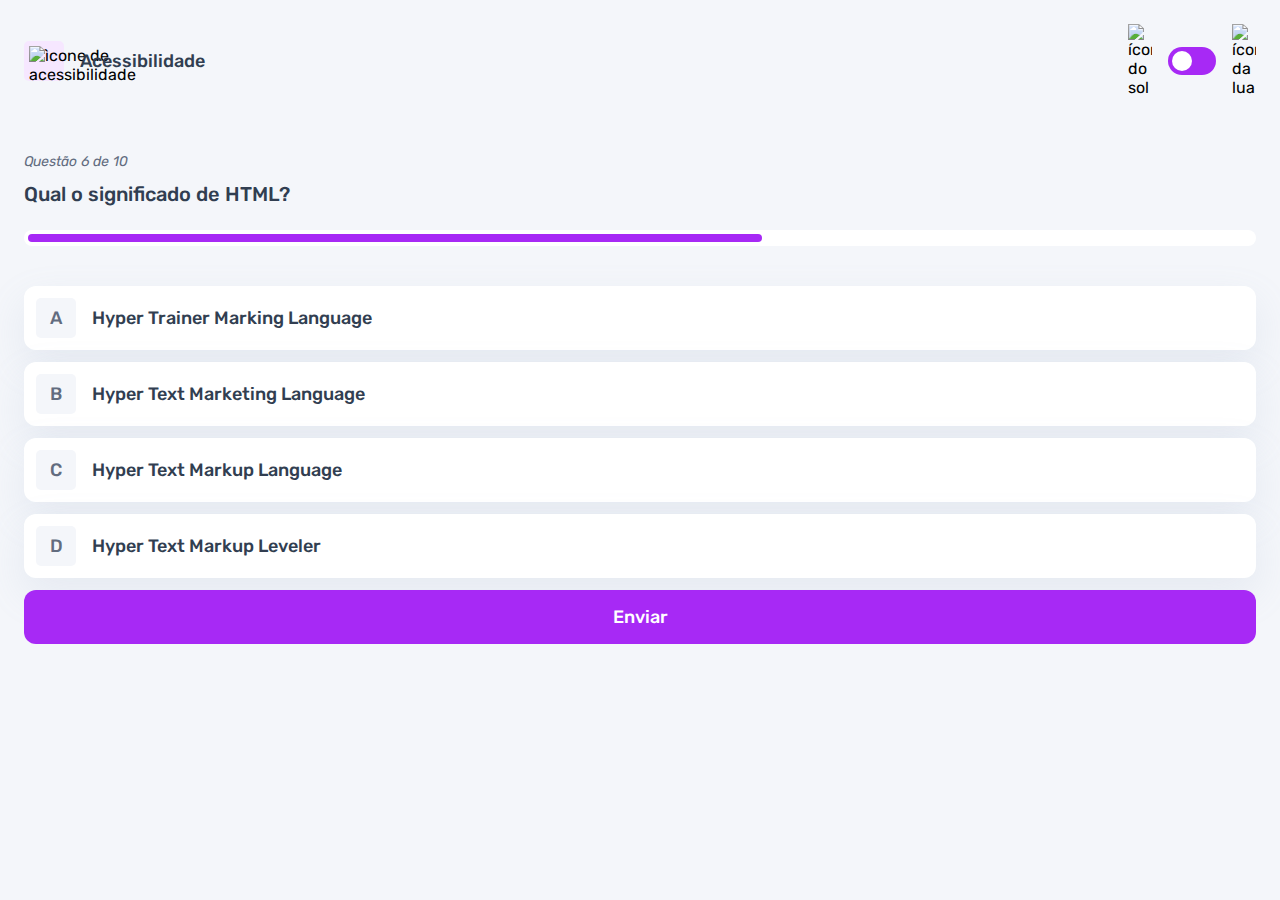
==== pages/quiz/quiz.html @ 6acb8259 "Adicionado o efeito de seleção das alternativas" ====
<!DOCTYPE html>
<html lang="en">
<head>
    <meta charset="UTF-8">
    <meta name="viewport" content="width=device-width, initial-scale=1.0">
    <link rel="preconnect" href="https://fonts.googleapis.com">
    <link rel="preconnect" href="https://fonts.gstatic.com" crossorigin>
    <link href="https://fonts.googleapis.com/css2?family=Rubik:ital,wght@0,300..900;1,300..900&display=swap" rel="stylesheet">
    <link rel="stylesheet" href="quiz.css">
    <title>Quiz App</title>
</head>
<body>
    <header>
        <div class="assunto">
            <div class="assunto_icone">
                <img src="../../assets/images/icon-accessibility.svg" alt="ìcone de acessibilidade">
            </div>
            <h1>Acessibilidade</h1> 
        </div>

        <div class="tema">
            <img src="../../assets/images/icon-sun-dark.svg" alt="ícone do sol">
            <button>
                <div></div>
            </button>
            <img src="../../assets/images/icon-moon-dark.svg" alt="ícone da lua">
        </div>
    </header>

    <main>
        <section class="pergunta">
            <p>Questão 6 de 10</p>

            <h2>Qual o significado de HTML?</h2>

           <div class="barra_progresso">
            <div></div>
           </div>
        </section>

        <section class="alternativas">
            <form action="">
               <label for="alternativa_a">
                <input type="radio" id="alternativa_a" name="alternativa">
                <div>
                    <span>A</span>
                    Hyper Trainer Marking Language
                </div>
               </label> 

               <label for="alternativa_b">
                <input type="radio" id="alternativa_b" name="alternativa">
                <div>
                    <span>B</span>
                    Hyper Text Marketing Language
                </div>
               </label> 

               
               <label for="alternativa_c">
                <input type="radio" id="alternativa_c" name="alternativa">
                <div>
                    <span>C</span>
                    Hyper Text Markup Language
                </div>
               </label> 

               <label for="alternativa_d">
                <input type="radio" id="alternativa_d" name="alternativa">
                <div>
                    <span>D</span>
                    Hyper Text Markup Leveler
                </div>
               </label> 

               
            </form>

            <button>Enviar</button>
        </section>

    </main>
</body>
</html>
---- pages/quiz/quiz.css ----
*{
    margin: 0;
    padding: 0;
    box-sizing: border-box;
    font-family: "Rubik", sans-serif; 
    -webkit-font-smoothing: antialiased;
}
:root{
    --bg-color:#f4f6fa;
    --purple:#a729f5;
    --primary-text-color: #313e51;
    --secondary-text-color:#626c7f;
    --button-bg:#fff;
    --white:#fff;
    --shadow: 0px 16px 40px 0px rgba(143,160,193,0.14); 
    --green:#26d782;
    --red:#ee5454;
    --bg-html:#fff1e9;
    --bg-css:#e0fdef;
    --bg-javascript:#ebf0ff;
    --bg-acessibilidade:#f6e7ff;
    --bg-mobile: url(../../assets/images/pattern-background-mobile-light.svg);
    --bg-desktop:url(../../assets/images/pattern-background-desktop-light.svg);
}

body.escuro{
    --bg-color:#313e51;
    --bg-mobile: url(../../assets/images/pattern-background-mobile-dark.svg);
    --bg-desktop:url(../../assets/images/pattern-background-desktop-dark.svg);
    --primary-text-color: #fff;
    --secondary-text-color:#abc1e1;
    --button-bg:#3b4d66;
    --shadow:0px 16px 40px 0px rgba(49,62,81,0.14);

}

body{
    height: 100svh;
    background: var(--bg-mobile) var(--bg-color) ;
    background-repeat: no-repeat;
    background-size: cover;
}

header{
    display:flex;
    justify-content: space-between;
    padding: 16px 24px;
}
.assunto{
    display:flex;
    align-items: center;
    gap: 16px;
}
.assunto_icone{
    background: var(--bg-acessibilidade);
    width: 40px;
    height:40px;
    padding:5px;
    border-radius: 5px;
}

.assunto_icone img{
    width: 100%;
}
.assunto h1{
    font-size:18px;
    font-weight: 500;
    color:var(--primary-text-color)
}
.tema{
    padding: 8px 0;
    display: flex;
    align-items: center;
    gap: 8px;
}

.tema img{
    width: 16px;
}

.tema button{
    height: 20px;
    width: 32px;
    background: var(--purple);
    border: 0;
    border-radius: 999px;
    padding: 4px;
}

.tema button div{
    background: var(--white);
    width: 12px;
    height: 12px;
    border-radius: 999px;
}

main{
    padding: 32px 24px;
}

.pergunta{
    margin-bottom: 40px;
}

.pergunta p{
    font-style: italic;
    font-size: 14px;
    color: var(--secondary-text-color);
    margin-bottom: 12px;
}

.pergunta h2{
    font-size:20px;
    font-weight: 500;
    color: var(--primary-text-color);
    line-height: 24px;
    margin-bottom: 24px;
}

.barra_progresso{
    background: var(--button-bg);
    height: 16px;
    padding: 4px;
    border-radius: 999px;
}

.barra_progresso div{
    height: 100%;
    width: 60%;
    background: var(--purple);
    border-radius: 999px;
}



.alternativas form{
    display: flex;
    flex-direction: column;
    gap:12px;
    margin-bottom: 12px;
}

.alternativas label{
    display: block;
    background: var(--button-bg);
    padding: 12px;
    font-size: 18px;
    font-weight: 500;
    border-radius: 12px;
    box-shadow: var(--shadow);
    color: var(--primary-text-color);

}

.alternativas label:has(input:checked){
    outline: 3px solid var(--purple);

    & span {
        background: var(--purple);
        color:var(--white) ;
    }

}

.alternativas input {
    display: none;
}
.alternativas div{
    display:flex;
    align-items: center;
    gap:16px;

}

.alternativas div span{
    display:block;
    width: 40px;
    height: 40px;
    background:var(--bg-color);
    border-radius: 5px;
    color: var(--secondary-text-color);

    display:flex;
    align-items: center;
    justify-content:center;
    flex-shrink: 0;

}

.alternativas button{
    padding: 16px;
    border-radius: 12px;
    border: none;
    background: var(--purple);
    color: var(--white);
    width: 100%;
    
    font-size: 18px;
    font-weight: 500;
}

@media(min-width:1100px){
    .tema {
        gap: 16px;
    }

    .tema img{
        width: 24px;
    }

    .tema button{
        width:48px ;
        height: 28px;
    }

    .tema button div{
        width: 20px;
        height: 20px;
    }
}
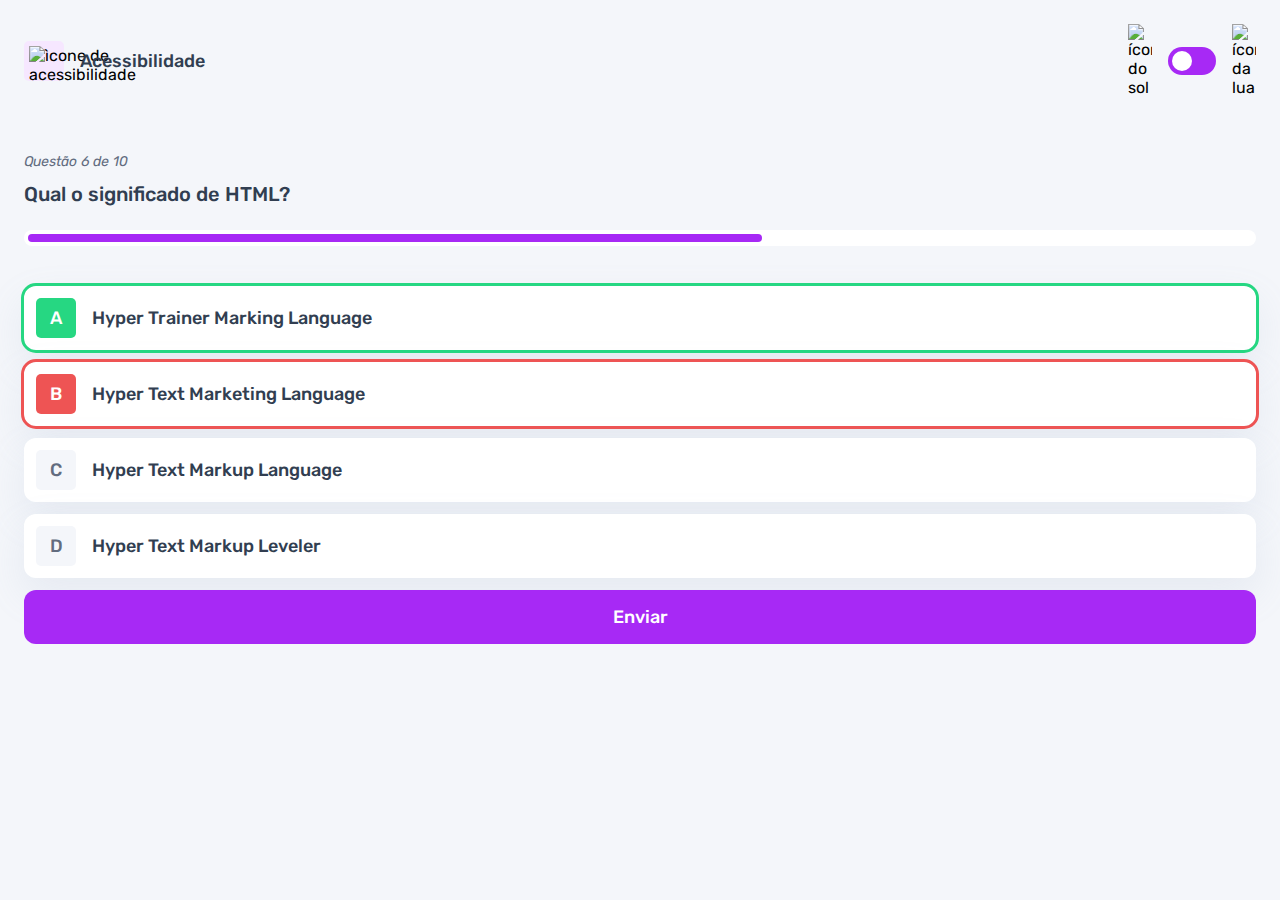
==== commit 868549e0: "adicionado o efeito para alternativas corretas e erradas" ====
--- a/pages/quiz/quiz.html
+++ b/pages/quiz/quiz.html
@@ -40,7 +40,7 @@
 
         <section class="alternativas">
             <form action="">
-               <label for="alternativa_a">
+               <label for="alternativa_a" id="correta">
                 <input type="radio" id="alternativa_a" name="alternativa">
                 <div>
                     <span>A</span>
@@ -48,7 +48,7 @@
                 </div>
                </label> 
 
-               <label for="alternativa_b">
+               <label for="alternativa_b" id="errada">
                 <input type="radio" id="alternativa_b" name="alternativa">
                 <div>
                     <span>B</span>
--- a/pages/quiz/quiz.css
+++ b/pages/quiz/quiz.css
@@ -162,6 +162,27 @@
 
 }
 
+.alternativas label#correta{
+    outline: 3px solid var(--green);
+
+    & span {
+        background: var(--green);
+        color: var(--white);
+    }
+
+}
+
+.alternativas label#errada{
+    outline: 3px solid var(--red);
+
+    & span {
+        background: var(--red);
+        color: var(--white);
+    }
+
+}
+
+
 .alternativas input {
     display: none;
 }
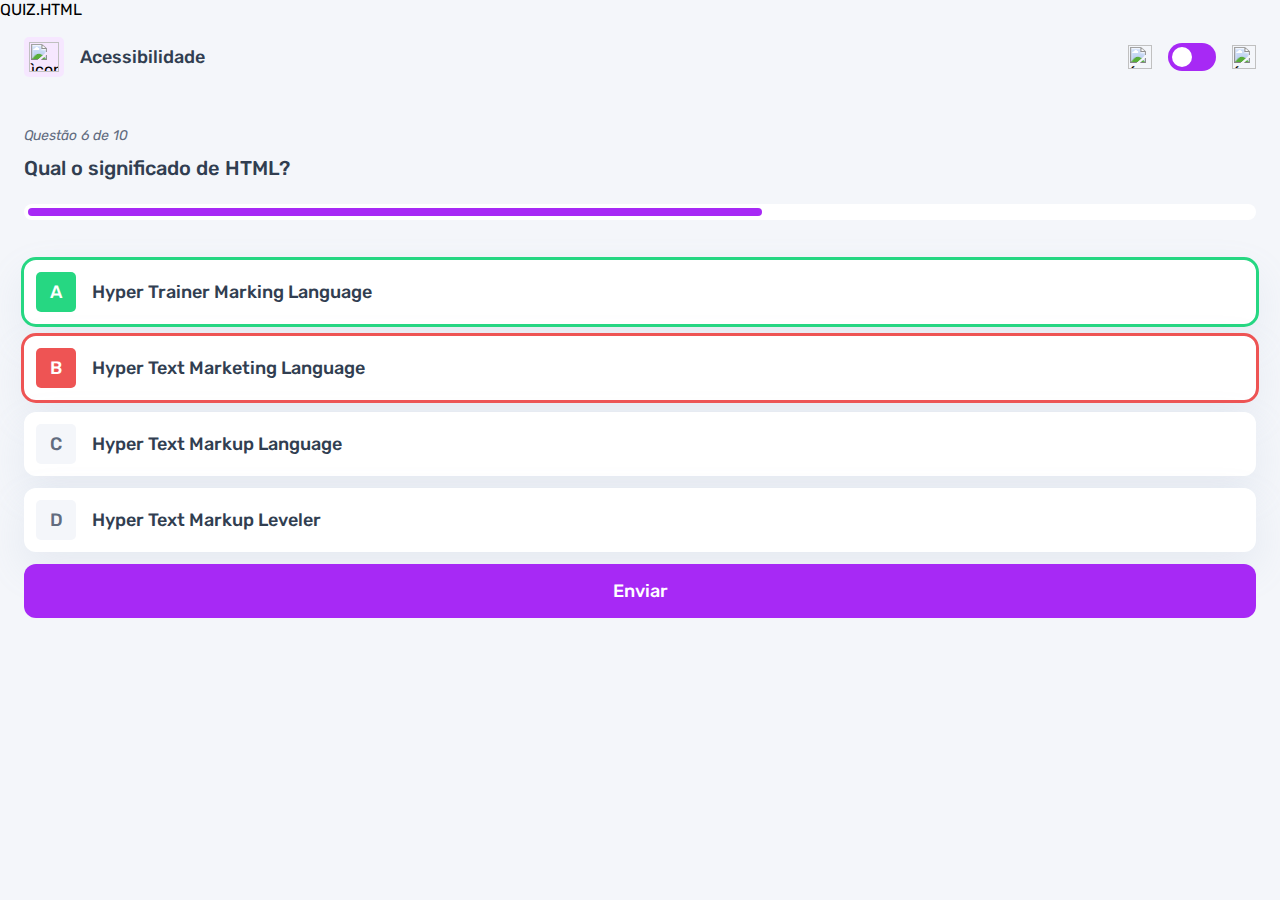
==== commit 1851e41d: "adicionada a responsividade para o desktop" ====
--- a/pages/quiz/quiz.html
+++ b/pages/quiz/quiz.html
@@ -1,3 +1,5 @@
+QUIZ.HTML
+
 <!DOCTYPE html>
 <html lang="en">
 <head>
@@ -29,10 +31,11 @@
 
     <main>
         <section class="pergunta">
-            <p>Questão 6 de 10</p>
+            <div>
+                <p>Questão 6 de 10</p>
 
-            <h2>Qual o significado de HTML?</h2>
-
+                <h2>Qual o significado de HTML?</h2>
+            </div>
            <div class="barra_progresso">
             <div></div>
            </div>
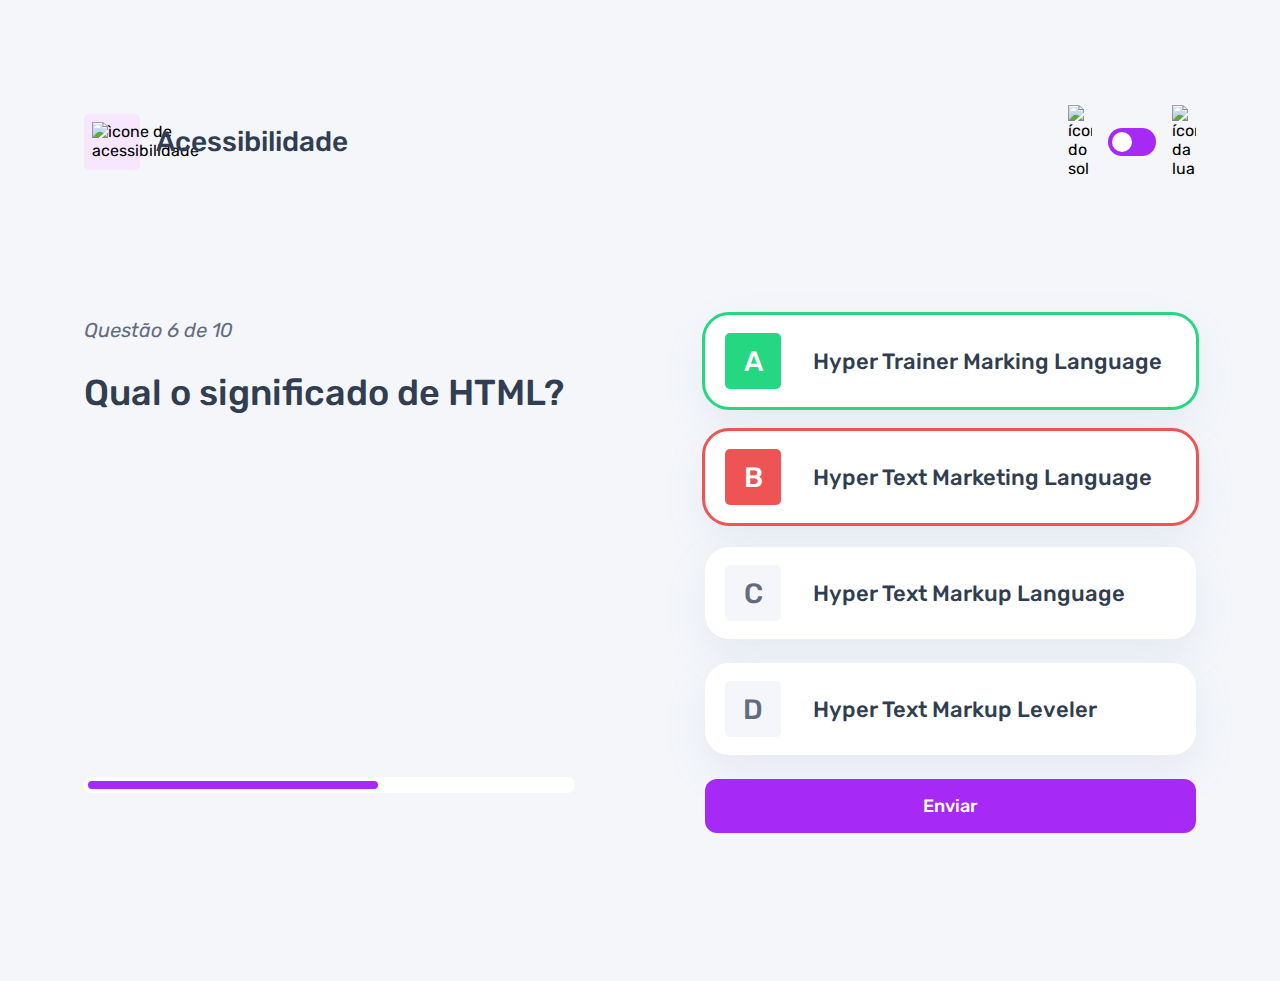
==== commit d5df33eb: "ajuste do funda para o deskto no quiz.html" ====
--- a/pages/quiz/quiz.html
+++ b/pages/quiz/quiz.html
@@ -1,5 +1,3 @@
-QUIZ.HTML
-
 <!DOCTYPE html>
 <html lang="en">
 <head>
--- a/pages/quiz/quiz.css
+++ b/pages/quiz/quiz.css
@@ -7,7 +7,10 @@
 }
 :root{
     --bg-color:#f4f6fa;
+    --bg-span:#f4f6fa;
+    --color-span:#626c7f;
     --purple:#a729f5;
+    --purple-hover:rgba(167, 41, 245,0.7);
     --primary-text-color: #313e51;
     --secondary-text-color:#626c7f;
     --button-bg:#fff;
@@ -25,6 +28,7 @@
 
 body.escuro{
     --bg-color:#313e51;
+    --color-span:#313e51;
     --bg-mobile: url(../../assets/images/pattern-background-mobile-dark.svg);
     --bg-desktop:url(../../assets/images/pattern-background-desktop-dark.svg);
     --primary-text-color: #fff;
@@ -149,7 +153,15 @@
     border-radius: 12px;
     box-shadow: var(--shadow);
     color: var(--primary-text-color);
-
+    cursor: pointer;
+
+}
+
+.alternativas label:hover{
+    & span{
+        background: var(--bg-acessibilidade);
+        color: var(--purple);
+    }
 }
 
 .alternativas label:has(input:checked){
@@ -197,9 +209,9 @@
     display:block;
     width: 40px;
     height: 40px;
-    background:var(--bg-color);
+    background:var(--bg-span);
     border-radius: 5px;
-    color: var(--secondary-text-color);
+    color: var(--color-span);
 
     display:flex;
     align-items: center;
@@ -220,7 +232,30 @@
     font-weight: 500;
 }
 
+.alternativas button:hover{
+    background: var(--purple-hover);
+    cursor: pointer;
+    transition: background 0.3s;
+}
+
 @media(min-width:1100px){
+    
+    header{
+        margin-block:81px;
+        max-width:1160px;
+        margin-inline: auto;
+    }
+
+    .assunto_icone {
+        width: 56px;
+        height: 56px;
+        padding: 8px;
+    }
+
+    .assunto h1 {
+        font-size: 28px;
+    }
+
     .tema {
         gap: 16px;
     }
@@ -238,4 +273,58 @@
         width: 20px;
         height: 20px;
     }
+
+    main{
+        max-width: 1160px;
+        margin-inline: auto;
+
+        display:flex;
+        gap: 130px;
+    }
+
+    section{
+        width: 100%;
+    }
+
+    .pergunta{
+        display: flex;
+        flex-direction: column;
+        justify-content: space-between;
+    }
+
+    .pergunta p{
+        font-size: 20px;
+        line-height:30px;
+        margin-bottom: 27px;
+
+    }
+
+    .pergunta h2{
+        font-size:36px;
+        line-height:42px
+    }
+
+    .alternativas form{
+        gap:24px;
+        margin-bottom: 24px;
+    }
+
+    .alternativas label{
+        font-size: 22px;
+        padding: 18px 20px;
+        border-radius: 24px;
+    }
+    .alternativas div{
+        gap:32px
+    }
+
+    .alternativas div span {
+        width: 56px;
+        height: 56px;
+        font-size: 28px;
+    }
+
+    .altertivas button{
+        font-size: 22px;
+    }
 }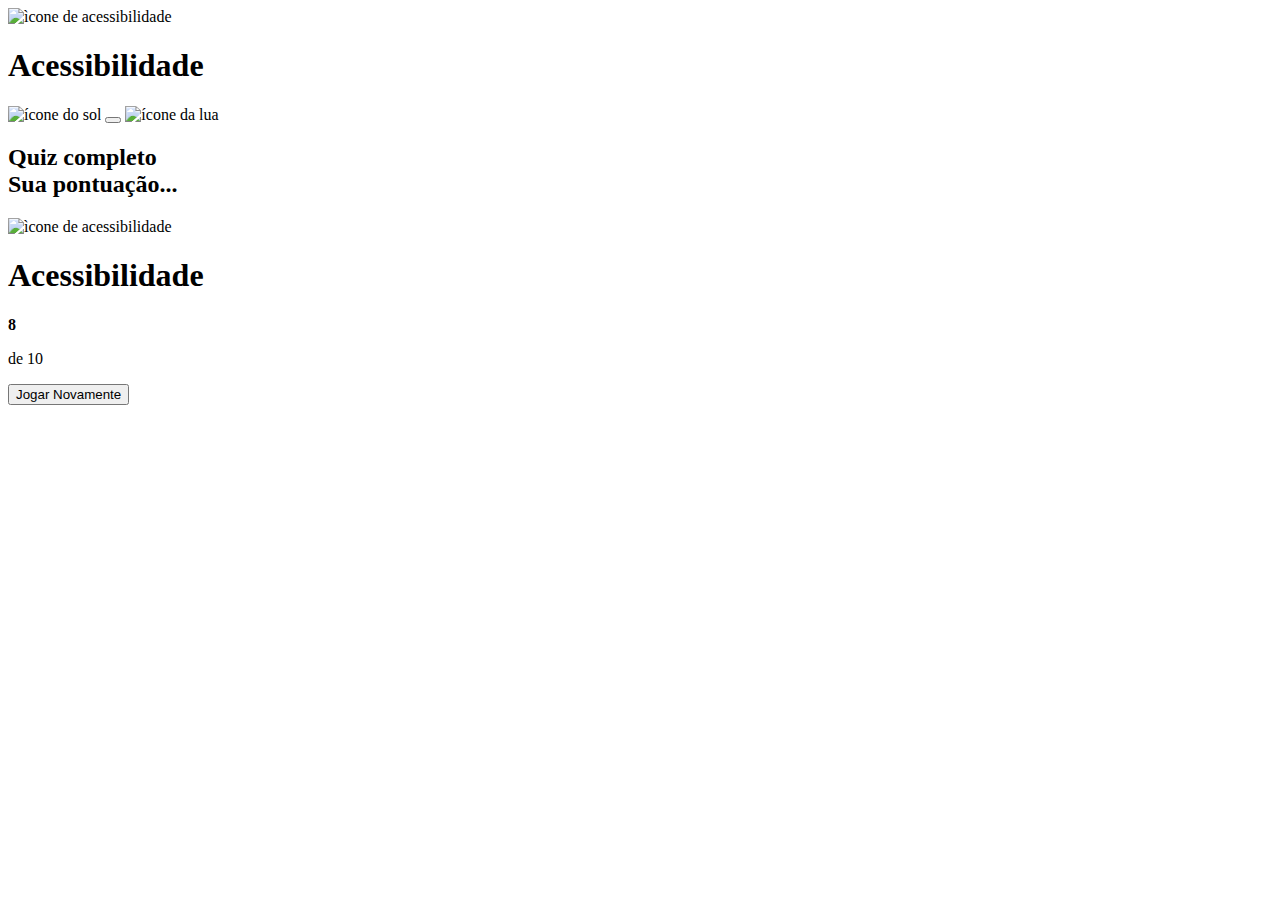
==== commit 27e53353: "estilização do botão da página resultados" ====
--- a/pages/quiz/quiz.html
+++ b/pages/quiz/quiz.html
@@ -6,7 +6,7 @@
     <link rel="preconnect" href="https://fonts.googleapis.com">
     <link rel="preconnect" href="https://fonts.gstatic.com" crossorigin>
     <link href="https://fonts.googleapis.com/css2?family=Rubik:ital,wght@0,300..900;1,300..900&display=swap" rel="stylesheet">
-    <link rel="stylesheet" href="quiz.css">
+    <link rel="stylesheet" href="resultado.css">
     <title>Quiz App</title>
 </head>
 <body>
@@ -28,58 +28,27 @@
     </header>
 
     <main>
-        <section class="pergunta">
-            <div>
-                <p>Questão 6 de 10</p>
+        <h2>
+            Quiz completo <br>
+            <strong>Sua pontuação...</strong>
 
-                <h2>Qual o significado de HTML?</h2>
+        </h2>
+
+        <section class="pontuacao">
+            
+            <div class="assunto">
+                <div class="assunto_icone">
+                    <img src="../../assets/images/icon-accessibility.svg" alt="ìcone de acessibilidade">
+                </div>
+                <h1>Acessibilidade</h1> 
             </div>
-           <div class="barra_progresso">
-            <div></div>
-           </div>
+
+            <strong>8</strong>
+            
+            <p> de 10</p>
         </section>
 
-        <section class="alternativas">
-            <form action="">
-               <label for="alternativa_a" id="correta">
-                <input type="radio" id="alternativa_a" name="alternativa">
-                <div>
-                    <span>A</span>
-                    Hyper Trainer Marking Language
-                </div>
-               </label> 
-
-               <label for="alternativa_b" id="errada">
-                <input type="radio" id="alternativa_b" name="alternativa">
-                <div>
-                    <span>B</span>
-                    Hyper Text Marketing Language
-                </div>
-               </label> 
-
-               
-               <label for="alternativa_c">
-                <input type="radio" id="alternativa_c" name="alternativa">
-                <div>
-                    <span>C</span>
-                    Hyper Text Markup Language
-                </div>
-               </label> 
-
-               <label for="alternativa_d">
-                <input type="radio" id="alternativa_d" name="alternativa">
-                <div>
-                    <span>D</span>
-                    Hyper Text Markup Leveler
-                </div>
-               </label> 
-
-               
-            </form>
-
-            <button>Enviar</button>
-        </section>
-
+        <button>Jogar Novamente</button>
     </main>
 </body>
 </html>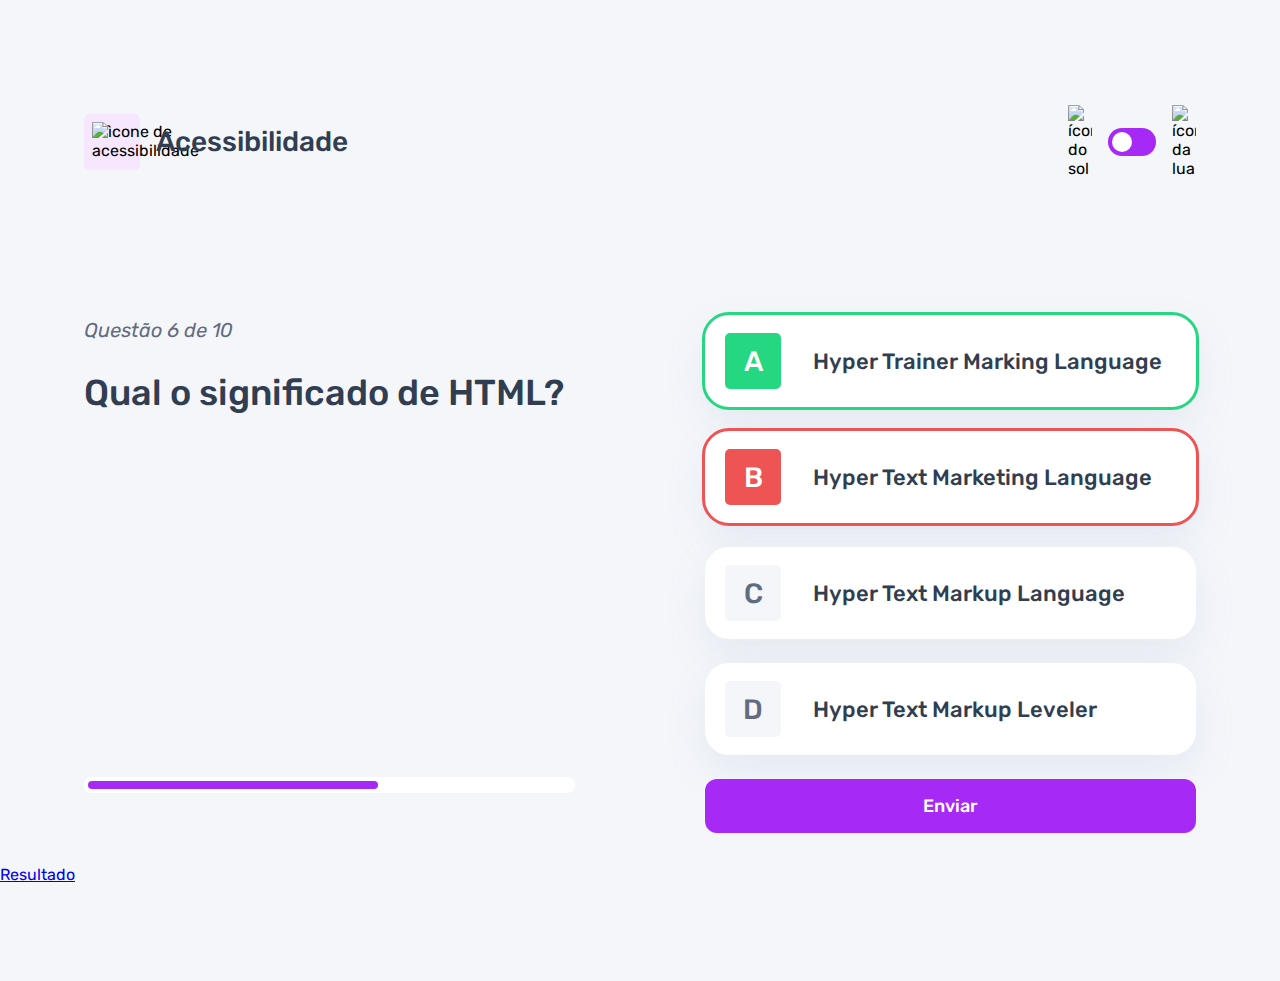
==== commit 815d1ff9: "adição do javascript do quiz.html para trocar o tema" ====
--- a/pages/quiz/quiz.html
+++ b/pages/quiz/quiz.html
@@ -6,7 +6,8 @@
     <link rel="preconnect" href="https://fonts.googleapis.com">
     <link rel="preconnect" href="https://fonts.gstatic.com" crossorigin>
     <link href="https://fonts.googleapis.com/css2?family=Rubik:ital,wght@0,300..900;1,300..900&display=swap" rel="stylesheet">
-    <link rel="stylesheet" href="resultado.css">
+    <link rel="stylesheet" href="quiz.css">
+    <script src="./quiz.js" type="module" defer></script>
     <title>Quiz App</title>
 </head>
 <body>
@@ -28,27 +29,60 @@
     </header>
 
     <main>
-        <h2>
-            Quiz completo <br>
-            <strong>Sua pontuação...</strong>
+        <section class="pergunta">
+            <div>
+                <p>Questão 6 de 10</p>
 
-        </h2>
-
-        <section class="pontuacao">
-            
-            <div class="assunto">
-                <div class="assunto_icone">
-                    <img src="../../assets/images/icon-accessibility.svg" alt="ìcone de acessibilidade">
-                </div>
-                <h1>Acessibilidade</h1> 
+                <h2>Qual o significado de HTML?</h2>
             </div>
-
-            <strong>8</strong>
-            
-            <p> de 10</p>
+           <div class="barra_progresso">
+            <div></div>
+           </div>
         </section>
 
-        <button>Jogar Novamente</button>
+        <section class="alternativas">
+            <form action="">
+               <label for="alternativa_a" id="correta">
+                <input type="radio" id="alternativa_a" name="alternativa">
+                <div>
+                    <span>A</span>
+                    Hyper Trainer Marking Language
+                </div>
+               </label> 
+
+               <label for="alternativa_b" id="errada">
+                <input type="radio" id="alternativa_b" name="alternativa">
+                <div>
+                    <span>B</span>
+                    Hyper Text Marketing Language
+                </div>
+               </label> 
+
+               
+               <label for="alternativa_c">
+                <input type="radio" id="alternativa_c" name="alternativa">
+                <div>
+                    <span>C</span>
+                    Hyper Text Markup Language
+                </div>
+               </label> 
+
+               <label for="alternativa_d">
+                <input type="radio" id="alternativa_d" name="alternativa">
+                <div>
+                    <span>D</span>
+                    Hyper Text Markup Leveler
+                </div>
+               </label> 
+
+               
+            </form>
+
+            <button>Enviar</button>
+        </section>
+
     </main>
+
+    <a href="../resultado/resultado.html">Resultado</a>
 </body>
 </html>--- a/pages/quiz/quiz.css
+++ b/pages/quiz/quiz.css
@@ -0,0 +1,339 @@
+*{
+    margin: 0;
+    padding: 0;
+    box-sizing: border-box;
+    font-family: "Rubik", sans-serif; 
+    -webkit-font-smoothing: antialiased;
+}
+:root{
+    --bg-color:#f4f6fa;
+    --bg-span:#f4f6fa;
+    --color-span:#626c7f;
+    --purple:#a729f5;
+    --purple-hover:rgba(167, 41, 245,0.7);
+    --primary-text-color: #313e51;
+    --secondary-text-color:#626c7f;
+    --button-bg:#fff;
+    --white:#fff;
+    --shadow: 0px 16px 40px 0px rgba(143,160,193,0.14); 
+    --green:#26d782;
+    --red:#ee5454;
+    --bg-html:#fff1e9;
+    --bg-css:#e0fdef;
+    --bg-javascript:#ebf0ff;
+    --bg-acessibilidade:#f6e7ff;
+    --bg-mobile: url(../../assets/images/pattern-background-mobile-light.svg);
+    --bg-desktop:url(../../assets/images/pattern-background-desktop-light.svg);
+}
+
+body.escuro{
+    --bg-color:#313e51;
+    --color-span:#313e51;
+    --bg-mobile: url(../../assets/images/pattern-background-mobile-dark.svg);
+    --bg-desktop:url(../../assets/images/pattern-background-desktop-dark.svg);
+    --primary-text-color: #fff;
+    --secondary-text-color:#abc1e1;
+    --button-bg:#3b4d66;
+    --shadow:0px 16px 40px 0px rgba(49,62,81,0.14);
+
+}
+
+body{
+    height: 100svh;
+    background: var(--bg-mobile) var(--bg-color) ;
+    background-repeat: no-repeat;
+    background-size: cover;
+}
+
+header{
+    display:flex;
+    justify-content: space-between;
+    padding: 16px 24px;
+}
+.assunto{
+    display:flex;
+    align-items: center;
+    gap: 16px;
+}
+.assunto_icone{
+    background: var(--bg-acessibilidade);
+    width: 40px;
+    height:40px;
+    padding:5px;
+    border-radius: 5px;
+}
+
+.assunto_icone img{
+    width: 100%;
+}
+.assunto h1{
+    font-size:18px;
+    font-weight: 500;
+    color:var(--primary-text-color);
+}
+.tema{
+    padding: 8px 0;
+    display: flex;
+    align-items: center;
+    gap: 8px;
+}
+
+.tema img{
+    width: 16px;
+}
+
+.tema button{
+    height: 20px;
+    width: 32px;
+    background: var(--purple);
+    border: 0;
+    border-radius: 999px;
+    padding: 4px;
+    display: flex;
+    cursor: pointer;
+}
+
+.tema button div{
+    background: var(--white);
+    width: 12px;
+    height: 12px;
+    border-radius: 999px;
+}
+
+main{
+    padding: 32px 24px;
+}
+
+.pergunta{
+    margin-bottom: 40px;
+}
+
+.pergunta p{
+    font-style: italic;
+    font-size: 14px;
+    color: var(--secondary-text-color);
+    margin-bottom: 12px;
+}
+
+.pergunta h2{
+    font-size:20px;
+    font-weight: 500;
+    color: var(--primary-text-color);
+    line-height: 24px;
+    margin-bottom: 24px;
+}
+
+.barra_progresso{
+    background: var(--button-bg);
+    height: 16px;
+    padding: 4px;
+    border-radius: 999px;
+}
+
+.barra_progresso div{
+    height: 100%;
+    width: 60%;
+    background: var(--purple);
+    border-radius: 999px;
+}
+
+
+
+.alternativas form{
+    display: flex;
+    flex-direction: column;
+    gap:12px;
+    margin-bottom: 12px;
+}
+
+.alternativas label{
+    display: block;
+    background: var(--button-bg);
+    padding: 12px;
+    font-size: 18px;
+    font-weight: 500;
+    border-radius: 12px;
+    box-shadow: var(--shadow);
+    color: var(--primary-text-color);
+    cursor: pointer;
+
+}
+
+.alternativas label:hover{
+    & span{
+        background: var(--bg-acessibilidade);
+        color: var(--purple);
+    }
+}
+
+.alternativas label:has(input:checked){
+    outline: 3px solid var(--purple);
+
+    & span {
+        background: var(--purple);
+        color:var(--white) ;
+    }
+
+}
+
+.alternativas label#correta{
+    outline: 3px solid var(--green);
+
+    & span {
+        background: var(--green);
+        color: var(--white);
+    }
+
+}
+
+.alternativas label#errada{
+    outline: 3px solid var(--red);
+
+    & span {
+        background: var(--red);
+        color: var(--white);
+    }
+
+}
+
+
+.alternativas input {
+    display: none;
+}
+.alternativas div{
+    display:flex;
+    align-items: center;
+    gap:16px;
+
+}
+
+.alternativas div span{
+    display:block;
+    width: 40px;
+    height: 40px;
+    background:var(--bg-span);
+    border-radius: 5px;
+    color: var(--color-span);
+
+    display:flex;
+    align-items: center;
+    justify-content:center;
+    flex-shrink: 0;
+
+}
+
+.alternativas button{
+    padding: 16px;
+    border-radius: 12px;
+    border: none;
+    background: var(--purple);
+    color: var(--white);
+    width: 100%;
+    
+    font-size: 18px;
+    font-weight: 500;
+    transition: background 0.3s;
+}
+
+.alternativas button:hover{
+    background: var(--purple-hover);
+    cursor: pointer;
+    
+}
+
+@media(min-width:1100px){
+
+    body{
+        background: var(--bg-desktop) var(--bg-color); 
+        background-size: cover;
+        background-repeat: no-repeat;
+    }
+    
+    header{
+        margin-block:81px;
+        max-width:1160px;
+        margin-inline: auto;
+    }
+
+    .assunto_icone {
+        width: 56px;
+        height: 56px;
+        padding: 8px;
+    }
+
+    .assunto h1 {
+        font-size: 28px;
+    }
+
+    .tema {
+        gap: 16px;
+    }
+
+    .tema img{
+        width: 24px;
+    }
+
+    .tema button{
+        width:48px ;
+        height: 28px;
+    }
+
+    .tema button div{
+        width: 20px;
+        height: 20px;
+    }
+
+    main{
+        max-width: 1160px;
+        margin-inline: auto;
+
+        display:flex;
+        gap: 130px;
+    }
+
+    section{
+        width: 100%;
+    }
+
+    .pergunta{
+        display: flex;
+        flex-direction: column;
+        justify-content: space-between;
+    }
+
+    .pergunta p{
+        font-size: 20px;
+        line-height:30px;
+        margin-bottom: 27px;
+
+    }
+
+    .pergunta h2{
+        font-size:36px;
+        line-height:42px
+    }
+
+    .alternativas form{
+        gap:24px;
+        margin-bottom: 24px;
+    }
+
+    .alternativas label{
+        font-size: 22px;
+        padding: 18px 20px;
+        border-radius: 24px;
+    }
+    .alternativas div{
+        gap:32px
+    }
+
+    .alternativas div span {
+        width: 56px;
+        height: 56px;
+        font-size: 28px;
+    }
+
+    .altertivas button{
+        font-size: 22px;
+    }
+}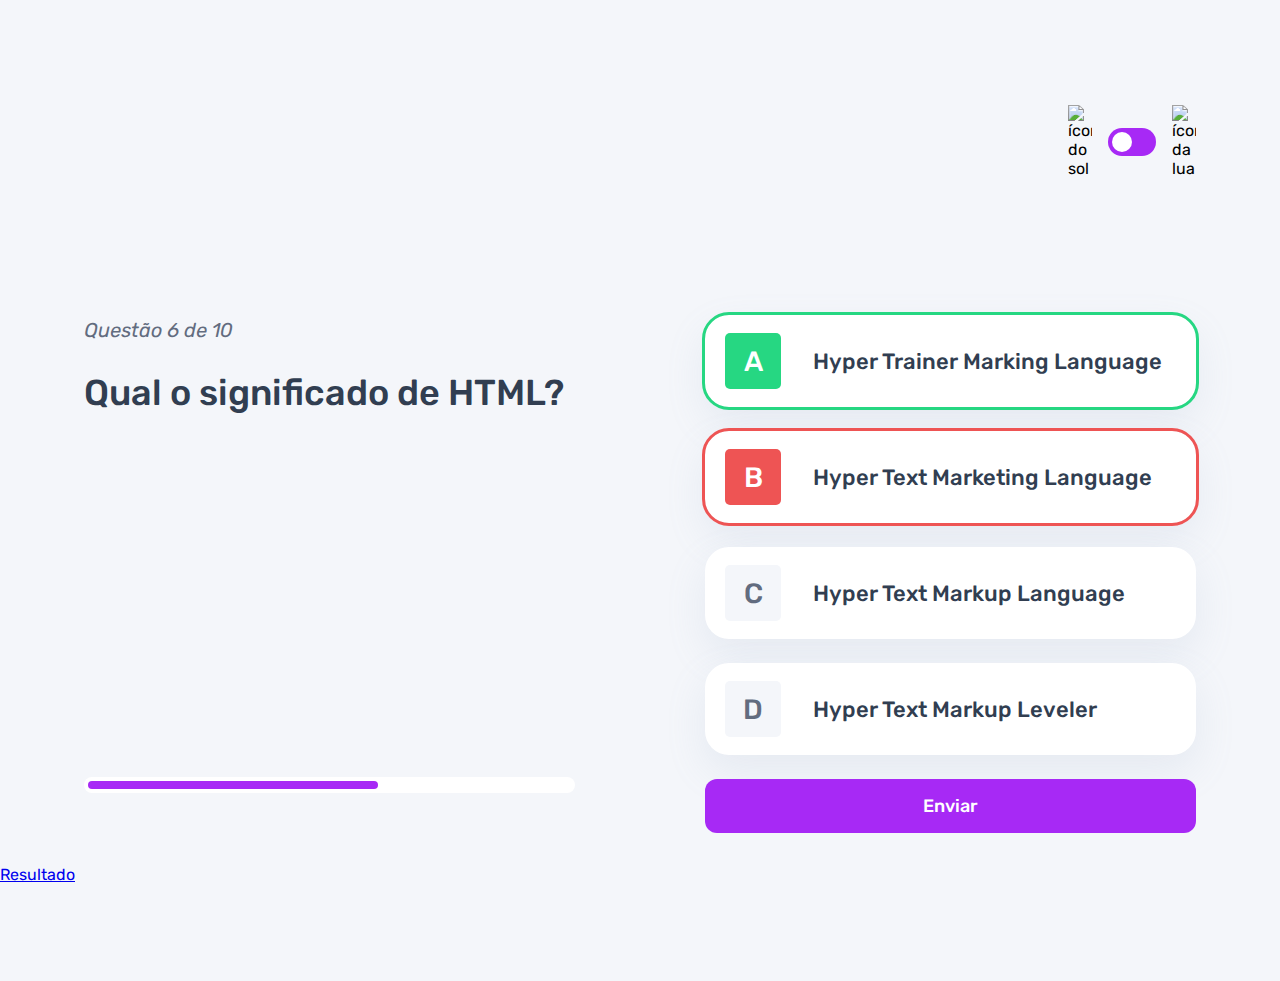
==== commit 55769e66: "alteração dinâmica do assunto da página" ====
--- a/pages/quiz/quiz.html
+++ b/pages/quiz/quiz.html
@@ -14,9 +14,9 @@
     <header>
         <div class="assunto">
             <div class="assunto_icone">
-                <img src="../../assets/images/icon-accessibility.svg" alt="ìcone de acessibilidade">
+                <img src="" alt="">
             </div>
-            <h1>Acessibilidade</h1> 
+            <h1></h1> 
         </div>
 
         <div class="tema">
--- a/pages/quiz/quiz.css
+++ b/pages/quiz/quiz.css
@@ -56,13 +56,23 @@
     gap: 16px;
 }
 .assunto_icone{
-    background: var(--bg-acessibilidade);
     width: 40px;
     height:40px;
     padding:5px;
     border-radius: 5px;
 }
-
+.assunto_icone.html{
+    background: var(--bg-html);
+}
+.assunto_icone.css{
+    background: var(--bg-css);
+}
+.assunto_icone.javascript{
+    background: var(--bg-javascript);
+}
+.assunto_icone.acessibilidade{
+    background: var(--bg-acessibilidade);
+}
 .assunto_icone img{
     width: 100%;
 }
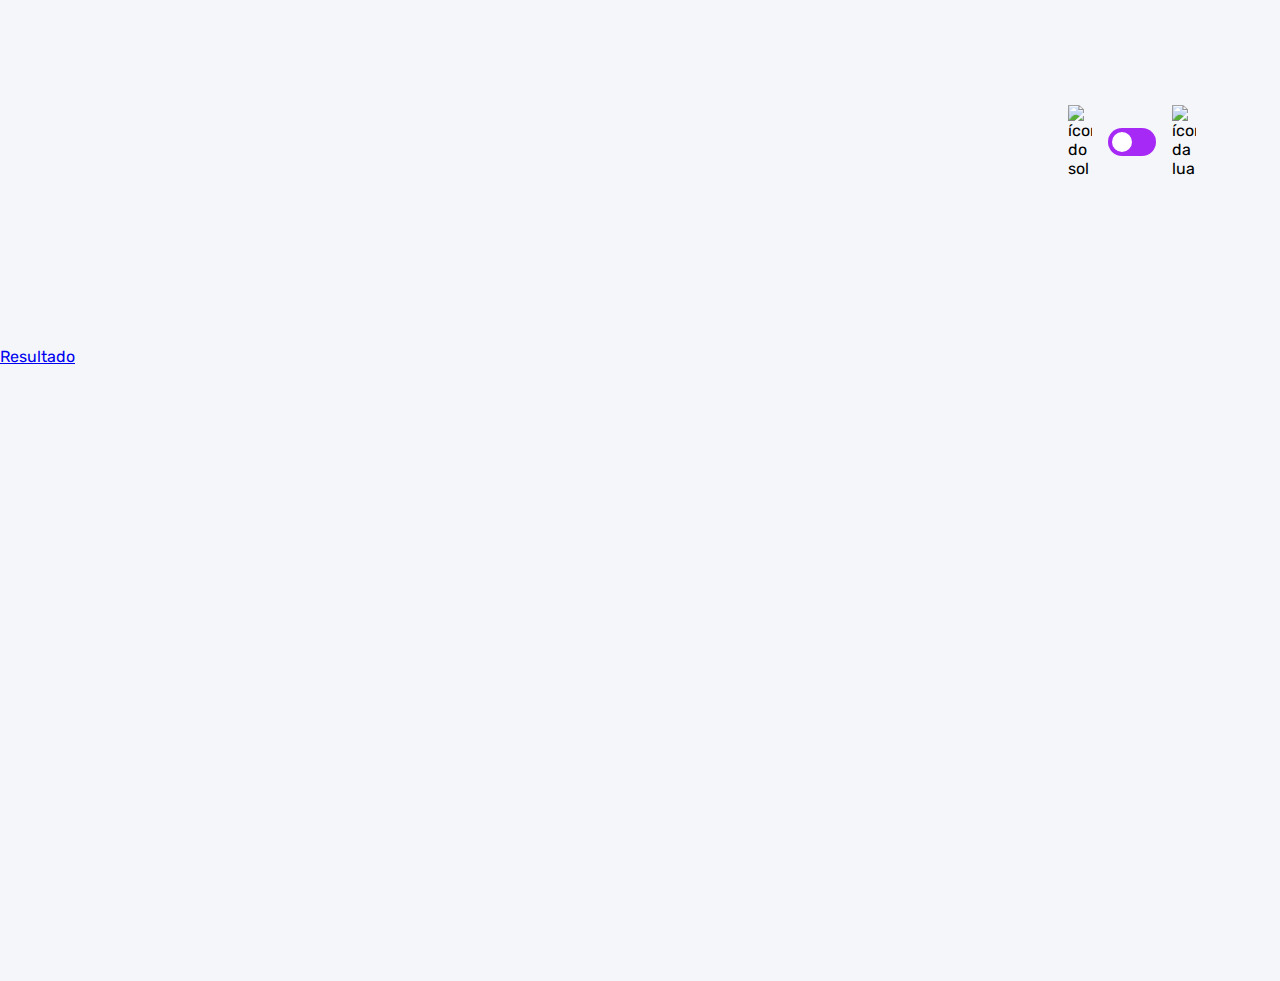
==== commit 508cb8b4: "adicionada as funções de buscar as perguntar e montar as perguntas no html" ====
--- a/pages/quiz/quiz.html
+++ b/pages/quiz/quiz.html
@@ -29,57 +29,7 @@
     </header>
 
     <main>
-        <section class="pergunta">
-            <div>
-                <p>Questão 6 de 10</p>
-
-                <h2>Qual o significado de HTML?</h2>
-            </div>
-           <div class="barra_progresso">
-            <div></div>
-           </div>
-        </section>
-
-        <section class="alternativas">
-            <form action="">
-               <label for="alternativa_a" id="correta">
-                <input type="radio" id="alternativa_a" name="alternativa">
-                <div>
-                    <span>A</span>
-                    Hyper Trainer Marking Language
-                </div>
-               </label> 
-
-               <label for="alternativa_b" id="errada">
-                <input type="radio" id="alternativa_b" name="alternativa">
-                <div>
-                    <span>B</span>
-                    Hyper Text Marketing Language
-                </div>
-               </label> 
-
-               
-               <label for="alternativa_c">
-                <input type="radio" id="alternativa_c" name="alternativa">
-                <div>
-                    <span>C</span>
-                    Hyper Text Markup Language
-                </div>
-               </label> 
-
-               <label for="alternativa_d">
-                <input type="radio" id="alternativa_d" name="alternativa">
-                <div>
-                    <span>D</span>
-                    Hyper Text Markup Leveler
-                </div>
-               </label> 
-
-               
-            </form>
-
-            <button>Enviar</button>
-        </section>
+        
 
     </main>
 
--- a/pages/quiz/quiz.css
+++ b/pages/quiz/quiz.css
@@ -142,7 +142,6 @@
 
 .barra_progresso div{
     height: 100%;
-    width: 60%;
     background: var(--purple);
     border-radius: 999px;
 }
